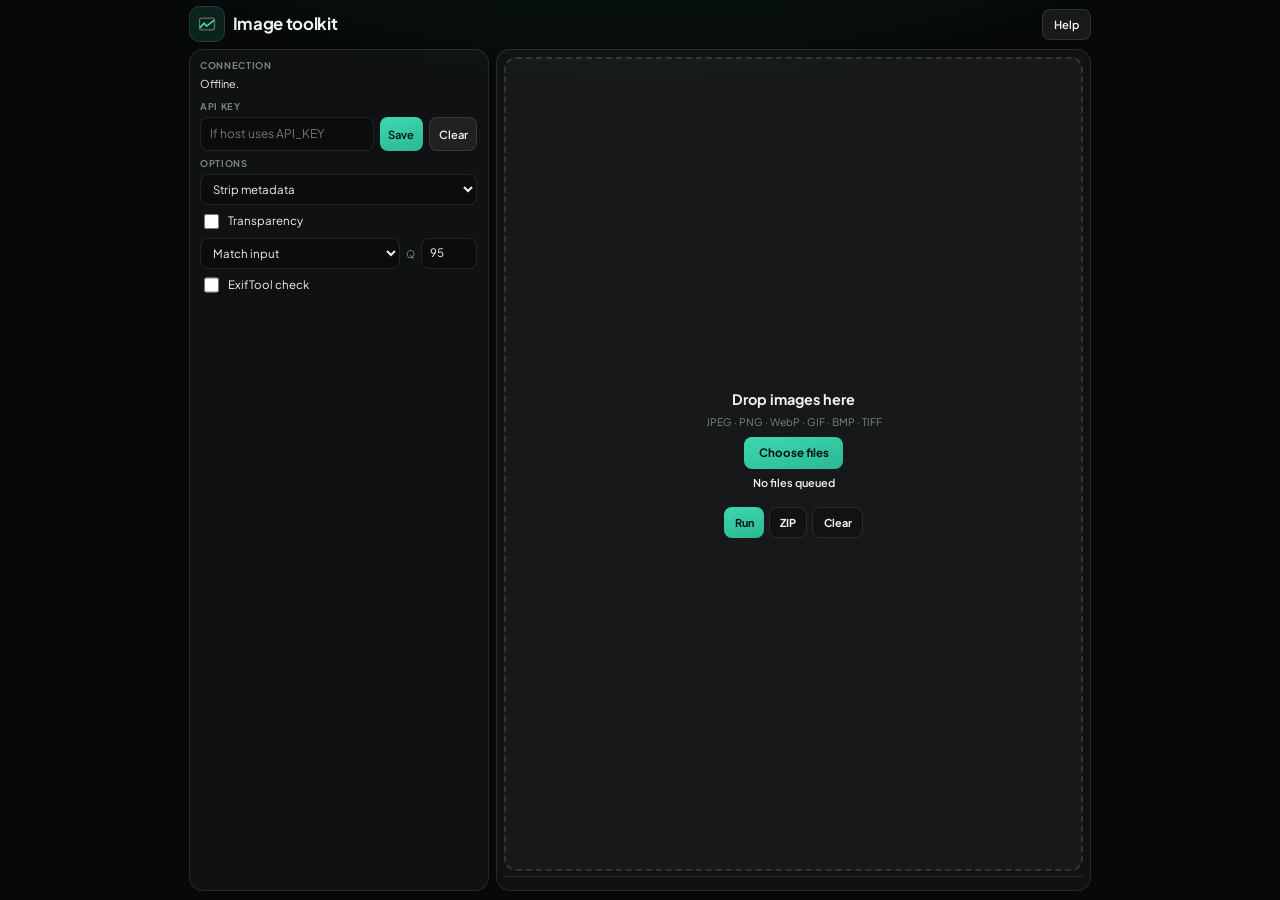
==== static/index.html @ d52b5e92 "Init" ====
<!DOCTYPE html>
<html lang="en">
<head>
  <meta charset="UTF-8" />
  <meta name="viewport" content="width=device-width, initial-scale=1, viewport-fit=cover" />
  <meta name="theme-color" content="#060809" />
  <title>Image toolkit</title>
  <link rel="preconnect" href="https://fonts.googleapis.com" />
  <link rel="preconnect" href="https://fonts.gstatic.com" crossorigin />
  <link href="https://fonts.googleapis.com/css2?family=Plus+Jakarta+Sans:wght@400;500;600;700&display=swap" rel="stylesheet" />
  <style>
    :root {
      --font: "Plus Jakarta Sans", system-ui, sans-serif;
      --bg: #060809;
      --surface: rgba(255,255,255,0.04);
      --surface2: rgba(255,255,255,0.07);
      --border: rgba(255,255,255,0.1);
      --text: #eef2f0;
      --muted: #7a8682;
      --accent: #3dd9b0;
      --accent-dim: #2bb892;
      --accent-subtle: rgba(61,217,176,0.12);
      --ok: #5ee9b5;
      --err: #fb7185;
      --warn: #fcd34d;
      --r: 14px;
      --pad: max(0.4rem, env(safe-area-inset-top)) max(0.55rem, env(safe-area-inset-right)) max(0.55rem, env(safe-area-inset-bottom)) max(0.55rem, env(safe-area-inset-left));
    }
    *, *::before, *::after { box-sizing: border-box; }
    html { height: 100%; -webkit-text-size-adjust: 100%; }
    body {
      margin: 0; height: 100%; min-height: 100dvh; max-height: 100dvh; overflow: hidden;
      font-family: var(--font); font-size: 0.8125rem; color: var(--text); line-height: 1.45;
      background: var(--bg);
      background-image: radial-gradient(ellipse 100% 60% at 50% -20%, rgba(61,217,176,0.12), transparent 50%);
    }
    .shell { height: 100%; min-height: 100dvh; max-height: 100dvh; display: flex; flex-direction: column; padding: var(--pad); max-width: 920px; margin: 0 auto; }
    .shell-head { flex: 0 0 auto; display: flex; align-items: center; justify-content: space-between; gap: 0.5rem; padding-bottom: 0.4rem; }
    .brand { display: flex; align-items: center; gap: 0.5rem; min-width: 0; }
    .brand-mark { width: 36px; height: 36px; border-radius: 10px; background: var(--accent-subtle); border: 1px solid var(--border); display: grid; place-items: center; flex-shrink: 0; }
    .brand-mark svg { width: 20px; height: 20px; }
    .brand h1 { margin: 0; font-size: 1.05rem; font-weight: 700; letter-spacing: -0.02em; }
    .btn-help { font: inherit; font-size: 0.7rem; font-weight: 600; padding: 0.4rem 0.65rem; border-radius: 8px; border: 1px solid var(--border); background: var(--surface2); color: var(--text); cursor: pointer; }
    .btn-help:hover { color: var(--accent); }
    .shell-body { flex: 1; min-height: 0; display: flex; flex-direction: column; gap: 0.45rem; }
    @media (min-width: 720px) {
      .shell-body { flex-direction: row; align-items: stretch; }
      .panel-controls { flex: 0 0 clamp(252px, 30vw, 300px); max-height: none !important; }
    }
    @media (max-width: 719px) {
      .panel-main { order: -1; flex: 1 1 auto; min-height: min(52dvh, 300px); }
      .panel-controls { max-height: min(38dvh, 280px); }
    }
    .panel { background: var(--surface); border: 1px solid var(--border); border-radius: var(--r); display: flex; flex-direction: column; min-height: 0; }
    .panel-controls { padding: 0.55rem 0.65rem; overflow: auto; -webkit-overflow-scrolling: touch; }
    .panel-main { flex: 1; padding: 0.45rem; display: flex; flex-direction: column; gap: 0.35rem; min-height: 0; }
    .lbl { font-size: 0.58rem; font-weight: 700; text-transform: uppercase; letter-spacing: 0.07em; color: var(--muted); margin: 0.35rem 0 0.25rem; }
    .lbl:first-child { margin-top: 0; }
    #serverMeta { display: flex; flex-wrap: nowrap; gap: 0.3rem; overflow-x: auto; font-size: 0.68rem; padding-bottom: 0.15rem; }
    .chip { flex: 0 0 auto; padding: 0.2rem 0.45rem; border-radius: 999px; background: var(--surface2); border: 1px solid var(--border); font-size: 0.65rem; }
    .chip b { color: var(--muted); font-size: 0.58rem; margin-right: 0.2rem; }
    .key-grid { display: grid; grid-template-columns: 1fr auto auto; gap: 0.35rem; }
    @media (max-width: 380px) { .key-grid { grid-template-columns: 1fr 1fr; } .key-grid input { grid-column: 1 / -1; } }
    .key-grid input { font: inherit; font-size: 0.75rem; padding: 0.45rem 0.55rem; border-radius: 8px; border: 1px solid var(--border); background: rgba(0,0,0,0.28); color: var(--text); min-width: 0; }
    .btn-sm { font: inherit; font-size: 0.7rem; font-weight: 600; padding: 0.45rem 0.55rem; border-radius: 8px; border: 1px solid var(--border); background: var(--surface2); color: var(--text); cursor: pointer; }
    .btn-sm.ac { background: linear-gradient(165deg, var(--accent), var(--accent-dim)); border: none; color: #041210; }
    .check { display: inline-flex; align-items: center; gap: 0.35rem; font-size: 0.72rem; cursor: pointer; user-select: none; }
    .check input { accent-color: var(--accent); width: 0.95rem; height: 0.95rem; }
    select.in, input.in[type="number"] { font: inherit; font-size: 0.72rem; padding: 0.38rem 0.5rem; border-radius: 8px; border: 1px solid var(--border); background: rgba(0,0,0,0.28); color: var(--text); }
    select.in { width: 100%; max-width: 100%; }
    input.in[type="number"] { width: 3.5rem; }
    .row { display: flex; flex-wrap: wrap; gap: 0.4rem; align-items: center; margin-top: 0.35rem; }
    .drop { flex: 1; min-height: 0; display: flex; flex-direction: column; align-items: center; justify-content: center; text-align: center; padding: 0.5rem; border-radius: calc(var(--r) - 2px); border: 2px dashed rgba(255,255,255,0.12); background: rgba(255,255,255,0.03); }
    .drop.dragover { border-color: var(--accent); background: var(--accent-subtle); }
    .drop h2 { margin: 0; font-size: 0.9rem; }
    .drop .sub { margin: 0.25rem 0 0; font-size: 0.65rem; color: var(--muted); }
    .btn-p { margin-top: 0.45rem; font: inherit; font-size: 0.72rem; font-weight: 700; padding: 0.5rem 0.9rem; border: none; border-radius: 8px; background: linear-gradient(165deg, var(--accent), var(--accent-dim)); color: #041210; cursor: pointer; }
    .queue { margin-top: 0.35rem; font-size: 0.68rem; font-weight: 600; }
    .queue span { color: var(--accent); }
    .acts { display: flex; flex-wrap: wrap; gap: 0.3rem; justify-content: center; margin-top: 0.35rem; }
    .btn-a { font: inherit; font-size: 0.68rem; font-weight: 700; padding: 0.42rem 0.65rem; border-radius: 8px; border: 1px solid var(--border); background: rgba(0,0,0,0.22); color: var(--text); cursor: pointer; }
    .btn-a.on { background: linear-gradient(165deg, var(--accent), var(--accent-dim)); border: none; color: #041210; }
    .btn-a:disabled { opacity: 0.35; cursor: not-allowed; }
    .dock { flex: 0 0 auto; border-top: 1px solid var(--border); padding-top: 0.35rem; display: flex; flex-direction: column; gap: 0.25rem; min-height: 0; }
    .status { font-size: 0.72rem; padding: 0.35rem 0.5rem; border-radius: 8px; word-break: break-word; }
    .status:empty { display: none; }
    .status.ok { color: var(--ok); background: rgba(94,233,181,0.08); }
    .status.err { color: var(--err); background: rgba(251,113,133,0.08); }
    .status.warn { color: var(--warn); background: rgba(252,211,77,0.08); }
    .stats { font-size: 0.65rem; color: var(--muted); max-height: 2.6em; overflow: hidden; display: -webkit-box; -webkit-line-clamp: 2; -webkit-box-orient: vertical; }
    .stats:empty { display: none; }
    .downloads { display: flex; flex-direction: column; gap: 0.25rem; max-height: min(120px, 20dvh); overflow-y: auto; }
    .downloads:empty { display: none; }
    a.dl { display: flex; align-items: center; gap: 0.4rem; padding: 0.38rem 0.55rem; border-radius: 8px; background: var(--surface2); border: 1px solid var(--border); color: var(--text); text-decoration: none; font-size: 0.68rem; font-weight: 600; }
    a.dl::before { content: ""; width: 6px; height: 6px; border-radius: 50%; background: var(--accent); flex-shrink: 0; }
    input[type="file"] { position: absolute; width: 1px; height: 1px; opacity: 0; pointer-events: none; }
    dialog { max-width: min(520px, 94vw); width: 100%; max-height: min(85dvh, 560px); padding: 0; border: 1px solid var(--border); border-radius: var(--r); background: #0c1014; color: var(--text); }
    dialog::backdrop { background: rgba(0,0,0,0.72); }
    .dh { display: flex; justify-content: space-between; align-items: center; padding: 0.65rem 0.85rem; border-bottom: 1px solid var(--border); font-weight: 700; font-size: 0.88rem; }
    .db { max-height: calc(min(85dvh, 560px) - 48px); overflow-y: auto; padding: 0.75rem 0.9rem; font-size: 0.78rem; color: #c4ccc8; }
    .db h3 { margin: 1rem 0 0.35rem; font-size: 0.65rem; text-transform: uppercase; letter-spacing: 0.07em; color: var(--muted); }
    .db h3:first-child { margin-top: 0; }
    .db code { font-size: 0.68rem; background: rgba(0,0,0,0.35); padding: 0.1rem 0.35rem; border-radius: 5px; }
    .db pre { font-size: 0.65rem; background: rgba(0,0,0,0.35); padding: 0.55rem; border-radius: 8px; overflow-x: auto; white-space: pre-wrap; word-break: break-word; }
    .dc { border: none; background: transparent; color: var(--muted); font-size: 1.2rem; cursor: pointer; padding: 0.2rem; }
  </style>
</head>
<body>
  <div class="shell">
    <header class="shell-head">
      <div class="brand">
        <div class="brand-mark" aria-hidden="true">
          <svg viewBox="0 0 24 24" fill="none"><path d="M4 16l4.5-5 3 3.5L20 8" stroke="#3dd9b0" stroke-width="2" stroke-linecap="round"/><rect x="3" y="5" width="18" height="14" rx="2.5" stroke="rgba(255,255,255,0.35)" stroke-width="1.5"/></svg>
        </div>
        <h1>Image toolkit</h1>
      </div>
      <button type="button" class="btn-help" id="openHelp">Help</button>
    </header>
    <div class="shell-body">
      <aside class="panel panel-controls">
        <div class="lbl">Connection</div>
        <div id="serverMeta">Checking…</div>
        <div class="lbl">API key</div>
        <div class="key-grid">
          <input type="password" id="apiKeyInput" placeholder="If host uses API_KEY" autocomplete="off" />
          <button type="button" class="btn-sm ac" id="saveKey">Save</button>
          <button type="button" class="btn-sm" id="clearKey">Clear</button>
        </div>
        <div class="lbl">Options</div>
        <select id="mode" class="in" aria-label="Mode">
          <option value="strip">Strip metadata</option>
          <option value="nobg">Remove background</option>
        </select>
        <div class="row strip-only"><label class="check"><input type="checkbox" id="preserveAlpha" /> Transparency</label></div>
        <div class="row strip-only">
          <select id="outFormat" class="in" style="flex:1;min-width:120px"><option value="match">Match input</option><option value="jpeg">JPEG</option><option value="png">PNG</option></select>
          <span style="font-size:0.65rem;color:var(--muted)">Q</span>
          <input type="number" id="quality" class="in" min="1" max="100" value="95" />
        </div>
        <div class="row nobg-only" style="display:none"><label class="check"><input type="checkbox" id="stripAfterRembg" checked /> Clean meta after cut-out</label></div>
        <div class="row"><label class="check"><input type="checkbox" id="exiftoolCheck" /> ExifTool check</label></div>
      </aside>
      <main class="panel panel-main">
        <div class="drop" id="drop" tabindex="0" role="button">
          <h2>Drop images here</h2>
          <p class="sub">JPEG · PNG · WebP · GIF · BMP · TIFF</p>
          <label class="btn-p" for="file">Choose files</label>
          <input type="file" id="file" multiple accept="image/*,.tif,.tiff" />
          <p class="queue" id="queueLabel">No files queued</p>
          <div class="acts">
            <button type="button" class="btn-a on" id="btnRun">Run</button>
            <button type="button" class="btn-a" id="btnZip">ZIP</button>
            <button type="button" class="btn-a" id="btnClearQ">Clear</button>
          </div>
        </div>
        <div class="dock">
          <div class="status" id="status"></div>
          <div class="stats" id="stats"></div>
          <div class="downloads" id="downloads"></div>
        </div>
      </main>
    </div>
    <dialog id="helpDlg">
      <div class="dh"><span>How it works</span><button type="button" class="dc" id="closeHelp">&times;</button></div>
      <div class="db">
        <h3>Features</h3>
        <p>Strip metadata (Pillow), ZIP batch + manifest, optional ExifTool, rembg cut-outs, optional <code>API_KEY</code>.</p>
        <h3>API</h3>
        <pre>POST /api/strip — field: file
POST /api/strip-zip — fields: files
POST /api/remove-bg — field: file
GET /health</pre>
      </div>
    </dialog>
  </div>
  <script>
(function(){
  var drop=document.getElementById("drop"), file=document.getElementById("file"), status=document.getElementById("status"), stats=document.getElementById("stats"), downloads=document.getElementById("downloads"), serverMeta=document.getElementById("serverMeta"), queueLabel=document.getElementById("queueLabel"), preserveAlpha=document.getElementById("preserveAlpha"), outFormat=document.getElementById("outFormat"), quality=document.getElementById("quality"), mode=document.getElementById("mode"), stripAfterRembg=document.getElementById("stripAfterRembg"), exiftoolCheck=document.getElementById("exiftoolCheck"), btnRun=document.getElementById("btnRun"), btnZip=document.getElementById("btnZip"), btnClearQ=document.getElementById("btnClearQ"), helpDlg=document.getElementById("helpDlg"), openHelp=document.getElementById("openHelp"), closeHelp=document.getElementById("closeHelp"), apiKeyInput=document.getElementById("apiKeyInput"), saveKey=document.getElementById("saveKey"), clearKey=document.getElementById("clearKey");
  var queued=[], blobUrls=[], maxUploadMb=25;
  function esc(s){return String(s).replace(/&/g,"&amp;").replace(/</g,"&lt;").replace(/>/g,"&gt;").replace(/"/g,"&quot;");}
  function authHeaders(){var k=sessionStorage.getItem("apiKey"),h={};if(k)h.Authorization="Bearer "+k;return h;}
  function fmtBytes(n){if(n==null||n===""||isNaN(+n))return"—";var v=+n;if(v<1024)return v+" B";if(v<1048576)return(v/1024).toFixed(1)+" KB";return(v/1048576).toFixed(2)+" MB";}
  function setStatus(m,c){status.textContent=m||"";status.className="status"+(c?" "+c:"");}
  function setStats(t){stats.textContent=t||"";}
  function clearDl(){blobUrls.forEach(function(u){URL.revokeObjectURL(u);});blobUrls.length=0;downloads.innerHTML="";}
  function updateQueue(){var n=queued.length;queueLabel.innerHTML=n?("<span>"+n+"</span> file"+(n===1?"":"s")+" queued"):"No files queued";}
  function syncMode(){var strip=mode.value==="strip";document.querySelectorAll(".strip-only").forEach(function(el){el.style.display=strip?"":"none";});document.querySelectorAll(".nobg-only").forEach(function(el){el.style.display=strip?"none":"";});btnZip.disabled=!strip;}
  mode.addEventListener("change",syncMode);
  function renderMeta(j){if(!j||!j.ok){serverMeta.className="";serverMeta.textContent="Server unreachable.";maxUploadMb=25;return;}maxUploadMb=+j.max_upload_mb||25;serverMeta.className="is-chips";var chips=[["Max",esc(j.max_upload_mb)+" MB"],["ZIP",esc(j.max_zip_total_mb||"?")+" MB"],["#",esc(j.max_batch_files||"?")],["Auth",j.auth_required?"On":"Off"],["AI",j.rembg?"On":"Off"],["Exif",j.exiftool?"On":"Off"],["v",esc(j.version||"?")]];serverMeta.innerHTML=chips.map(function(x){return'<span class="chip"><b>'+esc(x[0])+"</b>"+x[1]+"</span>";}).join("");}
  fetch("/health").then(function(r){return r.json();}).then(renderMeta).catch(function(){serverMeta.textContent="Offline.";maxUploadMb=25;});
  if(sessionStorage.getItem("apiKey"))apiKeyInput.value=sessionStorage.getItem("apiKey");
  saveKey.onclick=function(){sessionStorage.setItem("apiKey",apiKeyInput.value.trim());setStatus("API key saved.","ok");};
  clearKey.onclick=function(){sessionStorage.removeItem("apiKey");apiKeyInput.value="";setStatus("Cleared.","ok");};
  openHelp.onclick=function(){helpDlg.showModal();};closeHelp.onclick=function(){helpDlg.close();};helpDlg.onclick=function(e){if(e.target===helpDlg)helpDlg.close();};
  function addFiles(list){var arr=[].slice.call(list||[]).filter(function(f){return f&&f.size;});if(!arr.length)return;queued=arr;updateQueue();setStatus("Ready — Run or ZIP.","");setStats("");}
  file.onchange=function(){addFiles(file.files);file.value="";};
  ["dragenter","dragover"].forEach(function(ev){drop.addEventListener(ev,function(e){e.preventDefault();drop.classList.add("dragover");});});
  ["dragleave","drop"].forEach(function(ev){drop.addEventListener(ev,function(e){e.preventDefault();drop.classList.remove("dragover");});});
  drop.addEventListener("drop",function(e){addFiles(e.dataTransfer.files);});
  drop.addEventListener("keydown",function(e){if(e.key==="Enter"||e.key===" "){e.preventDefault();file.click();}});
  btnClearQ.onclick=function(){queued=[];updateQueue();clearDl();setStatus("Queue cleared.","");setStats("");};
  function maxB(){return maxUploadMb*1048576;}
  function runStripOne(f,i,tot){return new Promise(function(res){var lim=maxB();if(f.size>lim){setStatus("Too large: "+f.name,"err");res(false);return;}var pre=tot>1?"["+(i+1)+"/"+tot+"] ":"";setStatus(pre+"Cleaning "+f.name+"…","");setStats("");var fd=new FormData();fd.append("file",f);var q=new URLSearchParams({preserve_alpha:preserveAlpha.checked?"true":"false",output:outFormat.value,quality:String(Math.min(100,Math.max(1,+quality.value||95))),exiftool_check:exiftoolCheck.checked?"true":"false"});fetch("/api/strip?"+q,{method:"POST",headers:authHeaders(),body:fd}).then(function(r){if(r.status===401){setStatus(pre+"401 — add API key.","err");res(false);return;}if(!r.ok)return r.json().then(function(err){setStatus(pre+(err.detail||r.statusText),"err");res(false);});return r.blob().then(function(blob){var cd=r.headers.get("Content-Disposition")||"",m=/filename="?([^";]+)"?/.exec(cd),name=m?m[1]:f.name.replace(/(\.[^.]+)$/,"_clean$1"),u=URL.createObjectURL(blob);blobUrls.push(u);var a=document.createElement("a");a.href=u;a.download=name;a.className="dl";a.textContent=name;downloads.appendChild(a);var inB=r.headers.get("X-Input-Bytes"),outB=r.headers.get("X-Output-Bytes"),meta=r.headers.get("X-Metadata-Remaining"),ex=r.headers.get("X-Exiftool-Summary"),line=fmtBytes(inB)+" → "+fmtBytes(outB);if(meta==="true")line+=" · info";if(ex)line+=" · "+ex;setStats(line);setStatus(pre+"Done — "+f.name,(meta==="true"||(ex&&ex.toLowerCase().indexOf("error")>=0))?"warn":"ok");res(true);});}).catch(function(){setStatus(pre+"Network error","err");res(false);});});}
  function runNobgOne(f,i,tot){return new Promise(function(res){var lim=maxB();if(f.size>lim){setStatus("Too large: "+f.name,"err");res(false);return;}var pre=tot>1?"["+(i+1)+"/"+tot+"] ":"";setStatus(pre+"Cut-out "+f.name+"…","");setStats("");var fd=new FormData();fd.append("file",f);var q=new URLSearchParams({strip_metadata:stripAfterRembg.checked?"true":"false",exiftool_check:exiftoolCheck.checked?"true":"false"});fetch("/api/remove-bg?"+q,{method:"POST",headers:authHeaders(),body:fd}).then(function(r){if(r.status===401){setStatus(pre+"401 — add API key.","err");res(false);return;}if(r.status===501)return r.json().then(function(e){setStatus(pre+(e.detail||"No rembg"),"err");res(false);});if(!r.ok)return r.json().then(function(e){setStatus(pre+(e.detail||r.statusText),"err");res(false);});return r.blob().then(function(blob){var cd=r.headers.get("Content-Disposition")||"",m=/filename="?([^";]+)"?/.exec(cd),name=m?m[1]:f.name.replace(/(\.[^.]+)$/,"_nobg.png"),u=URL.createObjectURL(blob);blobUrls.push(u);var a=document.createElement("a");a.href=u;a.download=name;a.className="dl";a.textContent=name;downloads.appendChild(a);var ex=r.headers.get("X-Exiftool-Summary");setStats(ex||"");setStatus(pre+"Done — "+f.name,"ok");res(true);});}).catch(function(){setStatus(pre+"Network error","err");res(false);});});}
  btnRun.onclick=function(){if(!queued.length){setStatus("Queue empty.","err");return;}clearDl();setStats("");var tot=queued.length,ok=0,strip=mode.value==="strip",i=0;function next(){if(i>=tot){if(tot>1)setStatus("Batch: "+ok+"/"+tot+" OK.",ok===tot?"ok":ok?"warn":"err");return;}var f=queued[i++];(strip?runStripOne:runNobgOne)(f,i-1,tot).then(function(r){if(r)ok++;next();});}next();};
  btnZip.onclick=function(){if(!queued.length||mode.value!=="strip"){if(!queued.length)setStatus("Queue empty.","err");return;}clearDl();setStats("");setStatus("Building ZIP…","");var fd=new FormData();queued.forEach(function(f){fd.append("files",f);});var q=new URLSearchParams({preserve_alpha:preserveAlpha.checked?"true":"false",output:outFormat.value,quality:String(Math.min(100,Math.max(1,+quality.value||95))),exiftool_check:exiftoolCheck.checked?"true":"false"});fetch("/api/strip-zip?"+q,{method:"POST",headers:authHeaders(),body:fd}).then(function(r){if(r.status===401){setStatus("401 — add API key.","err");return;}if(!r.ok)return r.json().then(function(e){setStatus(e.detail||r.statusText,"err");});return r.blob().then(function(blob){var u=URL.createObjectURL(blob);blobUrls.push(u);var a=document.createElement("a");a.href=u;a.download="stripped_images.zip";a.className="dl";a.textContent="stripped_images.zip";downloads.appendChild(a);setStats("Includes manifest.json");setStatus("ZIP ready.","ok");});}).catch(function(){setStatus("ZIP failed.","err");});};
  syncMode();
})();
  </script>
</body>
</html>
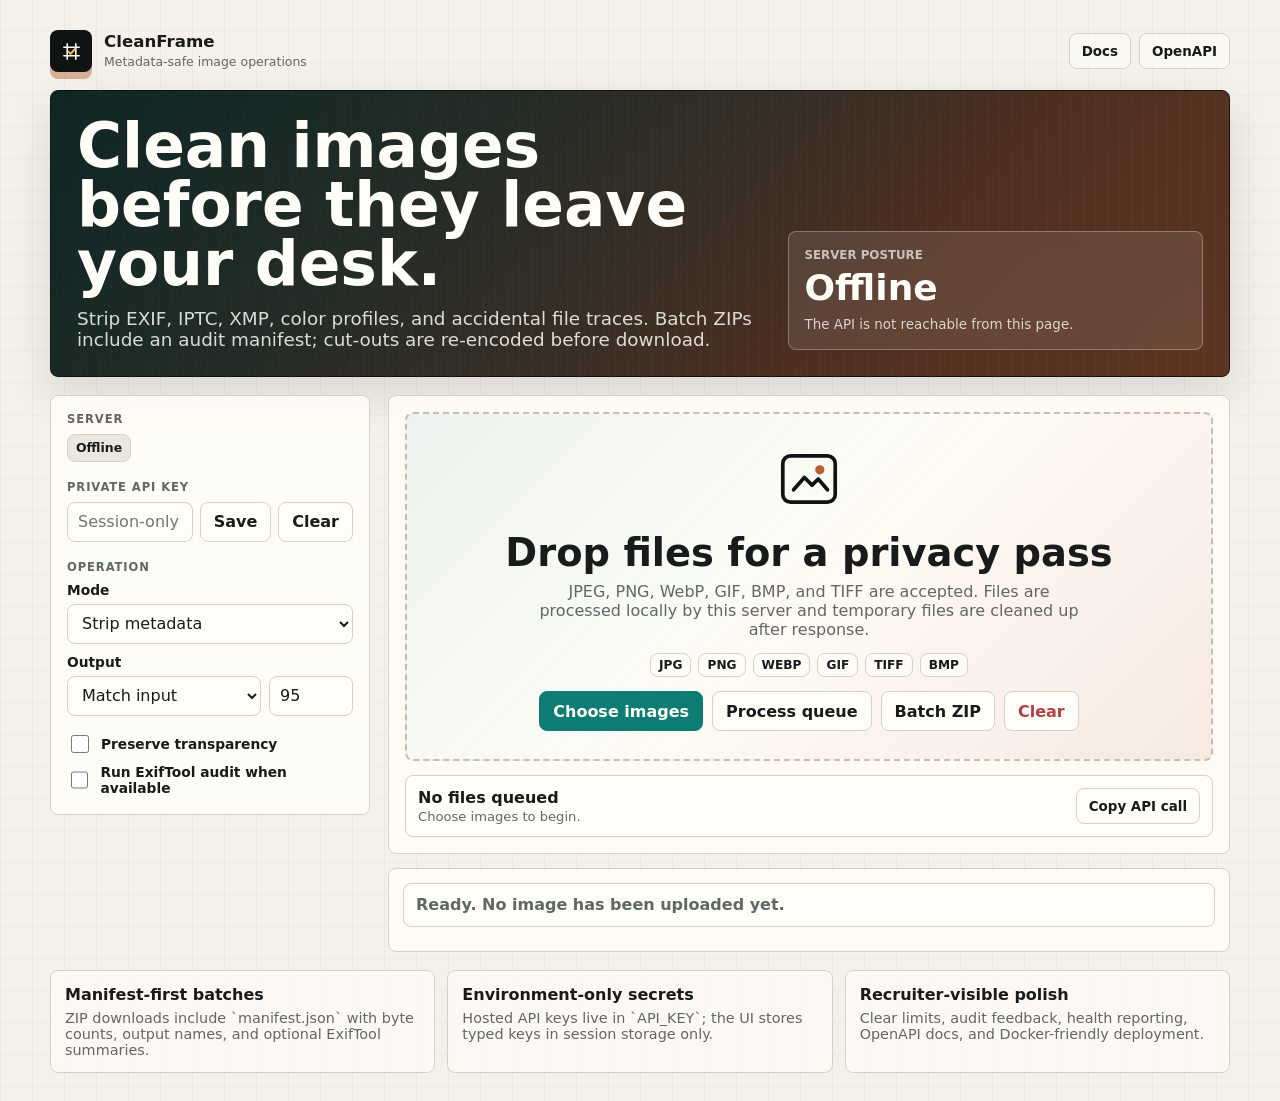
==== commit 6d82d5fc: "Clean Frame v2.1.0" ====
--- a/static/index.html
+++ b/static/index.html
@@ -1,211 +1,128 @@
-<!DOCTYPE html>
+﻿<!doctype html>
 <html lang="en">
 <head>
-  <meta charset="UTF-8" />
-  <meta name="viewport" content="width=device-width, initial-scale=1, viewport-fit=cover" />
-  <meta name="theme-color" content="#060809" />
-  <title>Image toolkit</title>
-  <link rel="preconnect" href="https://fonts.googleapis.com" />
-  <link rel="preconnect" href="https://fonts.gstatic.com" crossorigin />
-  <link href="https://fonts.googleapis.com/css2?family=Plus+Jakarta+Sans:wght@400;500;600;700&display=swap" rel="stylesheet" />
-  <style>
-    :root {
-      --font: "Plus Jakarta Sans", system-ui, sans-serif;
-      --bg: #060809;
-      --surface: rgba(255,255,255,0.04);
-      --surface2: rgba(255,255,255,0.07);
-      --border: rgba(255,255,255,0.1);
-      --text: #eef2f0;
-      --muted: #7a8682;
-      --accent: #3dd9b0;
-      --accent-dim: #2bb892;
-      --accent-subtle: rgba(61,217,176,0.12);
-      --ok: #5ee9b5;
-      --err: #fb7185;
-      --warn: #fcd34d;
-      --r: 14px;
-      --pad: max(0.4rem, env(safe-area-inset-top)) max(0.55rem, env(safe-area-inset-right)) max(0.55rem, env(safe-area-inset-bottom)) max(0.55rem, env(safe-area-inset-left));
-    }
-    *, *::before, *::after { box-sizing: border-box; }
-    html { height: 100%; -webkit-text-size-adjust: 100%; }
-    body {
-      margin: 0; height: 100%; min-height: 100dvh; max-height: 100dvh; overflow: hidden;
-      font-family: var(--font); font-size: 0.8125rem; color: var(--text); line-height: 1.45;
-      background: var(--bg);
-      background-image: radial-gradient(ellipse 100% 60% at 50% -20%, rgba(61,217,176,0.12), transparent 50%);
-    }
-    .shell { height: 100%; min-height: 100dvh; max-height: 100dvh; display: flex; flex-direction: column; padding: var(--pad); max-width: 920px; margin: 0 auto; }
-    .shell-head { flex: 0 0 auto; display: flex; align-items: center; justify-content: space-between; gap: 0.5rem; padding-bottom: 0.4rem; }
-    .brand { display: flex; align-items: center; gap: 0.5rem; min-width: 0; }
-    .brand-mark { width: 36px; height: 36px; border-radius: 10px; background: var(--accent-subtle); border: 1px solid var(--border); display: grid; place-items: center; flex-shrink: 0; }
-    .brand-mark svg { width: 20px; height: 20px; }
-    .brand h1 { margin: 0; font-size: 1.05rem; font-weight: 700; letter-spacing: -0.02em; }
-    .btn-help { font: inherit; font-size: 0.7rem; font-weight: 600; padding: 0.4rem 0.65rem; border-radius: 8px; border: 1px solid var(--border); background: var(--surface2); color: var(--text); cursor: pointer; }
-    .btn-help:hover { color: var(--accent); }
-    .shell-body { flex: 1; min-height: 0; display: flex; flex-direction: column; gap: 0.45rem; }
-    @media (min-width: 720px) {
-      .shell-body { flex-direction: row; align-items: stretch; }
-      .panel-controls { flex: 0 0 clamp(252px, 30vw, 300px); max-height: none !important; }
-    }
-    @media (max-width: 719px) {
-      .panel-main { order: -1; flex: 1 1 auto; min-height: min(52dvh, 300px); }
-      .panel-controls { max-height: min(38dvh, 280px); }
-    }
-    .panel { background: var(--surface); border: 1px solid var(--border); border-radius: var(--r); display: flex; flex-direction: column; min-height: 0; }
-    .panel-controls { padding: 0.55rem 0.65rem; overflow: auto; -webkit-overflow-scrolling: touch; }
-    .panel-main { flex: 1; padding: 0.45rem; display: flex; flex-direction: column; gap: 0.35rem; min-height: 0; }
-    .lbl { font-size: 0.58rem; font-weight: 700; text-transform: uppercase; letter-spacing: 0.07em; color: var(--muted); margin: 0.35rem 0 0.25rem; }
-    .lbl:first-child { margin-top: 0; }
-    #serverMeta { display: flex; flex-wrap: nowrap; gap: 0.3rem; overflow-x: auto; font-size: 0.68rem; padding-bottom: 0.15rem; }
-    .chip { flex: 0 0 auto; padding: 0.2rem 0.45rem; border-radius: 999px; background: var(--surface2); border: 1px solid var(--border); font-size: 0.65rem; }
-    .chip b { color: var(--muted); font-size: 0.58rem; margin-right: 0.2rem; }
-    .key-grid { display: grid; grid-template-columns: 1fr auto auto; gap: 0.35rem; }
-    @media (max-width: 380px) { .key-grid { grid-template-columns: 1fr 1fr; } .key-grid input { grid-column: 1 / -1; } }
-    .key-grid input { font: inherit; font-size: 0.75rem; padding: 0.45rem 0.55rem; border-radius: 8px; border: 1px solid var(--border); background: rgba(0,0,0,0.28); color: var(--text); min-width: 0; }
-    .btn-sm { font: inherit; font-size: 0.7rem; font-weight: 600; padding: 0.45rem 0.55rem; border-radius: 8px; border: 1px solid var(--border); background: var(--surface2); color: var(--text); cursor: pointer; }
-    .btn-sm.ac { background: linear-gradient(165deg, var(--accent), var(--accent-dim)); border: none; color: #041210; }
-    .check { display: inline-flex; align-items: center; gap: 0.35rem; font-size: 0.72rem; cursor: pointer; user-select: none; }
-    .check input { accent-color: var(--accent); width: 0.95rem; height: 0.95rem; }
-    select.in, input.in[type="number"] { font: inherit; font-size: 0.72rem; padding: 0.38rem 0.5rem; border-radius: 8px; border: 1px solid var(--border); background: rgba(0,0,0,0.28); color: var(--text); }
-    select.in { width: 100%; max-width: 100%; }
-    input.in[type="number"] { width: 3.5rem; }
-    .row { display: flex; flex-wrap: wrap; gap: 0.4rem; align-items: center; margin-top: 0.35rem; }
-    .drop { flex: 1; min-height: 0; display: flex; flex-direction: column; align-items: center; justify-content: center; text-align: center; padding: 0.5rem; border-radius: calc(var(--r) - 2px); border: 2px dashed rgba(255,255,255,0.12); background: rgba(255,255,255,0.03); }
-    .drop.dragover { border-color: var(--accent); background: var(--accent-subtle); }
-    .drop h2 { margin: 0; font-size: 0.9rem; }
-    .drop .sub { margin: 0.25rem 0 0; font-size: 0.65rem; color: var(--muted); }
-    .btn-p { margin-top: 0.45rem; font: inherit; font-size: 0.72rem; font-weight: 700; padding: 0.5rem 0.9rem; border: none; border-radius: 8px; background: linear-gradient(165deg, var(--accent), var(--accent-dim)); color: #041210; cursor: pointer; }
-    .queue { margin-top: 0.35rem; font-size: 0.68rem; font-weight: 600; }
-    .queue span { color: var(--accent); }
-    .acts { display: flex; flex-wrap: wrap; gap: 0.3rem; justify-content: center; margin-top: 0.35rem; }
-    .btn-a { font: inherit; font-size: 0.68rem; font-weight: 700; padding: 0.42rem 0.65rem; border-radius: 8px; border: 1px solid var(--border); background: rgba(0,0,0,0.22); color: var(--text); cursor: pointer; }
-    .btn-a.on { background: linear-gradient(165deg, var(--accent), var(--accent-dim)); border: none; color: #041210; }
-    .btn-a:disabled { opacity: 0.35; cursor: not-allowed; }
-    .dock { flex: 0 0 auto; border-top: 1px solid var(--border); padding-top: 0.35rem; display: flex; flex-direction: column; gap: 0.25rem; min-height: 0; }
-    .status { font-size: 0.72rem; padding: 0.35rem 0.5rem; border-radius: 8px; word-break: break-word; }
-    .status:empty { display: none; }
-    .status.ok { color: var(--ok); background: rgba(94,233,181,0.08); }
-    .status.err { color: var(--err); background: rgba(251,113,133,0.08); }
-    .status.warn { color: var(--warn); background: rgba(252,211,77,0.08); }
-    .stats { font-size: 0.65rem; color: var(--muted); max-height: 2.6em; overflow: hidden; display: -webkit-box; -webkit-line-clamp: 2; -webkit-box-orient: vertical; }
-    .stats:empty { display: none; }
-    .downloads { display: flex; flex-direction: column; gap: 0.25rem; max-height: min(120px, 20dvh); overflow-y: auto; }
-    .downloads:empty { display: none; }
-    a.dl { display: flex; align-items: center; gap: 0.4rem; padding: 0.38rem 0.55rem; border-radius: 8px; background: var(--surface2); border: 1px solid var(--border); color: var(--text); text-decoration: none; font-size: 0.68rem; font-weight: 600; }
-    a.dl::before { content: ""; width: 6px; height: 6px; border-radius: 50%; background: var(--accent); flex-shrink: 0; }
-    input[type="file"] { position: absolute; width: 1px; height: 1px; opacity: 0; pointer-events: none; }
-    dialog { max-width: min(520px, 94vw); width: 100%; max-height: min(85dvh, 560px); padding: 0; border: 1px solid var(--border); border-radius: var(--r); background: #0c1014; color: var(--text); }
-    dialog::backdrop { background: rgba(0,0,0,0.72); }
-    .dh { display: flex; justify-content: space-between; align-items: center; padding: 0.65rem 0.85rem; border-bottom: 1px solid var(--border); font-weight: 700; font-size: 0.88rem; }
-    .db { max-height: calc(min(85dvh, 560px) - 48px); overflow-y: auto; padding: 0.75rem 0.9rem; font-size: 0.78rem; color: #c4ccc8; }
-    .db h3 { margin: 1rem 0 0.35rem; font-size: 0.65rem; text-transform: uppercase; letter-spacing: 0.07em; color: var(--muted); }
-    .db h3:first-child { margin-top: 0; }
-    .db code { font-size: 0.68rem; background: rgba(0,0,0,0.35); padding: 0.1rem 0.35rem; border-radius: 5px; }
-    .db pre { font-size: 0.65rem; background: rgba(0,0,0,0.35); padding: 0.55rem; border-radius: 8px; overflow-x: auto; white-space: pre-wrap; word-break: break-word; }
-    .dc { border: none; background: transparent; color: var(--muted); font-size: 1.2rem; cursor: pointer; padding: 0.2rem; }
-  </style>
+  <meta charset="utf-8" />
+  <meta name="viewport" content="width=device-width, initial-scale=1" />
+  <meta name="theme-color" content="#101314" />
+  <title>CleanFrame | Image privacy workbench</title>
+  <link rel="stylesheet" href="/static/css/app.css" />
+  <script src="/static/js/app.js" defer></script>
 </head>
 <body>
   <div class="shell">
-    <header class="shell-head">
+    <header class="topbar">
       <div class="brand">
-        <div class="brand-mark" aria-hidden="true">
-          <svg viewBox="0 0 24 24" fill="none"><path d="M4 16l4.5-5 3 3.5L20 8" stroke="#3dd9b0" stroke-width="2" stroke-linecap="round"/><rect x="3" y="5" width="18" height="14" rx="2.5" stroke="rgba(255,255,255,0.35)" stroke-width="1.5"/></svg>
+        <div class="mark" aria-hidden="true">
+          <svg width="23" height="23" viewBox="0 0 24 24" fill="none">
+            <path d="M4 7.5h16M7.5 4v16M16.5 4v16M4 16.5h16" stroke="currentColor" stroke-width="1.6" stroke-linecap="round"/>
+            <path d="M9 12.3l2.1 2.2L15.8 9" stroke="#f0c64f" stroke-width="2" stroke-linecap="round" stroke-linejoin="round"/>
+          </svg>
         </div>
-        <h1>Image toolkit</h1>
+        <div>
+          <strong>CleanFrame</strong>
+          <span>Metadata-safe image operations</span>
+        </div>
       </div>
-      <button type="button" class="btn-help" id="openHelp">Help</button>
+      <nav class="nav" aria-label="Primary">
+        <a href="/docs">Docs</a>
+        <a href="/api/docs">OpenAPI</a>
+      </nav>
     </header>
-    <div class="shell-body">
-      <aside class="panel panel-controls">
-        <div class="lbl">Connection</div>
-        <div id="serverMeta">Checking…</div>
-        <div class="lbl">API key</div>
-        <div class="key-grid">
-          <input type="password" id="apiKeyInput" placeholder="If host uses API_KEY" autocomplete="off" />
-          <button type="button" class="btn-sm ac" id="saveKey">Save</button>
-          <button type="button" class="btn-sm" id="clearKey">Clear</button>
+
+    <section class="hero">
+      <div>
+        <h1>Clean images before they leave your desk.</h1>
+        <p>Strip EXIF, IPTC, XMP, color profiles, and accidental file traces. Batch ZIPs include an audit manifest; cut-outs are re-encoded before download.</p>
+      </div>
+      <div class="hero-meter" aria-live="polite">
+        <b>Server posture</b>
+        <div class="reading" id="heroReading">Checking</div>
+        <span id="heroSub">Loading privacy controls and limits.</span>
+      </div>
+    </section>
+
+    <main class="workspace">
+      <aside class="rail" aria-label="Processing controls">
+        <div class="section-title">Server</div>
+        <div class="chips" id="serverMeta"><span class="chip">Checking...</span></div>
+
+        <div class="section-title">Private API key</div>
+        <div class="key-row">
+          <input type="password" id="apiKeyInput" placeholder="Session-only key" autocomplete="off" />
+          <button class="icon-btn" id="saveKey" type="button" title="Save key for this browser session">Save</button>
+          <button class="icon-btn" id="clearKey" type="button" title="Clear saved key">Clear</button>
         </div>
-        <div class="lbl">Options</div>
-        <select id="mode" class="in" aria-label="Mode">
-          <option value="strip">Strip metadata</option>
-          <option value="nobg">Remove background</option>
-        </select>
-        <div class="row strip-only"><label class="check"><input type="checkbox" id="preserveAlpha" /> Transparency</label></div>
-        <div class="row strip-only">
-          <select id="outFormat" class="in" style="flex:1;min-width:120px"><option value="match">Match input</option><option value="jpeg">JPEG</option><option value="png">PNG</option></select>
-          <span style="font-size:0.65rem;color:var(--muted)">Q</span>
-          <input type="number" id="quality" class="in" min="1" max="100" value="95" />
+
+        <div class="section-title">Operation</div>
+        <div class="field">
+          <label for="mode">Mode</label>
+          <select id="mode">
+            <option value="strip">Strip metadata</option>
+            <option value="nobg">Remove background and clean</option>
+          </select>
         </div>
-        <div class="row nobg-only" style="display:none"><label class="check"><input type="checkbox" id="stripAfterRembg" checked /> Clean meta after cut-out</label></div>
-        <div class="row"><label class="check"><input type="checkbox" id="exiftoolCheck" /> ExifTool check</label></div>
-      </aside>
-      <main class="panel panel-main">
-        <div class="drop" id="drop" tabindex="0" role="button">
-          <h2>Drop images here</h2>
-          <p class="sub">JPEG · PNG · WebP · GIF · BMP · TIFF</p>
-          <label class="btn-p" for="file">Choose files</label>
-          <input type="file" id="file" multiple accept="image/*,.tif,.tiff" />
-          <p class="queue" id="queueLabel">No files queued</p>
-          <div class="acts">
-            <button type="button" class="btn-a on" id="btnRun">Run</button>
-            <button type="button" class="btn-a" id="btnZip">ZIP</button>
-            <button type="button" class="btn-a" id="btnClearQ">Clear</button>
+        <div class="field strip-only">
+          <label for="outFormat">Output</label>
+          <div class="inline">
+            <select id="outFormat">
+              <option value="match">Match input</option>
+              <option value="jpeg">Force JPEG</option>
+              <option value="png">Force PNG</option>
+            </select>
+            <input type="number" id="quality" min="1" max="100" value="95" aria-label="Quality" />
           </div>
         </div>
-        <div class="dock">
-          <div class="status" id="status"></div>
-          <div class="stats" id="stats"></div>
-          <div class="downloads" id="downloads"></div>
+        <label class="toggle strip-only"><input type="checkbox" id="preserveAlpha" /> Preserve transparency</label>
+        <label class="toggle nobg-only" hidden><input type="checkbox" id="stripAfterRembg" checked /> Re-encode cut-out</label>
+        <label class="toggle"><input type="checkbox" id="exiftoolCheck" /> Run ExifTool audit when available</label>
+      </aside>
+
+      <section>
+        <div class="stage">
+          <div class="drop" id="drop" tabindex="0" role="button" aria-label="Choose image files">
+            <div>
+              <svg viewBox="0 0 48 48" fill="none" aria-hidden="true">
+                <rect x="7" y="9" width="34" height="30" rx="5" stroke="currentColor" stroke-width="2.4"/>
+                <path d="M14 31l7-8 5 5 4-4 6 7" stroke="currentColor" stroke-width="2.4" stroke-linecap="round" stroke-linejoin="round"/>
+                <circle cx="31" cy="18" r="3" fill="#b95d33"/>
+              </svg>
+              <h2>Drop files for a privacy pass</h2>
+              <p>JPEG, PNG, WebP, GIF, BMP, and TIFF are accepted. Files are processed locally by this server and temporary files are cleaned up after response.</p>
+              <div class="formats" aria-label="Supported formats">
+                <span class="format">JPG</span><span class="format">PNG</span><span class="format">WEBP</span><span class="format">GIF</span><span class="format">TIFF</span><span class="format">BMP</span>
+              </div>
+              <div class="actions">
+                <label class="primary" for="file">Choose images</label>
+                <button class="secondary" id="btnRun" type="button">Process queue</button>
+                <button class="secondary" id="btnZip" type="button">Batch ZIP</button>
+                <button class="danger" id="btnClearQ" type="button">Clear</button>
+              </div>
+              <input type="file" id="file" multiple accept="image/*,.tif,.tiff" />
+            </div>
+          </div>
+          <div class="queue-strip">
+            <div>
+              <div class="queue-label" id="queueLabel">No files queued</div>
+              <div class="micro" id="queueMicro">Choose images to begin.</div>
+            </div>
+            <button class="ghost-btn" id="copyCurl" type="button">Copy API call</button>
+          </div>
+          <div class="download-grid" id="downloads"></div>
         </div>
-      </main>
-    </div>
-    <dialog id="helpDlg">
-      <div class="dh"><span>How it works</span><button type="button" class="dc" id="closeHelp">&times;</button></div>
-      <div class="db">
-        <h3>Features</h3>
-        <p>Strip metadata (Pillow), ZIP batch + manifest, optional ExifTool, rembg cut-outs, optional <code>API_KEY</code>.</p>
-        <h3>API</h3>
-        <pre>POST /api/strip — field: file
-POST /api/strip-zip — fields: files
-POST /api/remove-bg — field: file
-GET /health</pre>
-      </div>
-    </dialog>
-  </div>
-  <script>
-(function(){
-  var drop=document.getElementById("drop"), file=document.getElementById("file"), status=document.getElementById("status"), stats=document.getElementById("stats"), downloads=document.getElementById("downloads"), serverMeta=document.getElementById("serverMeta"), queueLabel=document.getElementById("queueLabel"), preserveAlpha=document.getElementById("preserveAlpha"), outFormat=document.getElementById("outFormat"), quality=document.getElementById("quality"), mode=document.getElementById("mode"), stripAfterRembg=document.getElementById("stripAfterRembg"), exiftoolCheck=document.getElementById("exiftoolCheck"), btnRun=document.getElementById("btnRun"), btnZip=document.getElementById("btnZip"), btnClearQ=document.getElementById("btnClearQ"), helpDlg=document.getElementById("helpDlg"), openHelp=document.getElementById("openHelp"), closeHelp=document.getElementById("closeHelp"), apiKeyInput=document.getElementById("apiKeyInput"), saveKey=document.getElementById("saveKey"), clearKey=document.getElementById("clearKey");
-  var queued=[], blobUrls=[], maxUploadMb=25;
-  function esc(s){return String(s).replace(/&/g,"&amp;").replace(/</g,"&lt;").replace(/>/g,"&gt;").replace(/"/g,"&quot;");}
-  function authHeaders(){var k=sessionStorage.getItem("apiKey"),h={};if(k)h.Authorization="Bearer "+k;return h;}
-  function fmtBytes(n){if(n==null||n===""||isNaN(+n))return"—";var v=+n;if(v<1024)return v+" B";if(v<1048576)return(v/1024).toFixed(1)+" KB";return(v/1048576).toFixed(2)+" MB";}
-  function setStatus(m,c){status.textContent=m||"";status.className="status"+(c?" "+c:"");}
-  function setStats(t){stats.textContent=t||"";}
-  function clearDl(){blobUrls.forEach(function(u){URL.revokeObjectURL(u);});blobUrls.length=0;downloads.innerHTML="";}
-  function updateQueue(){var n=queued.length;queueLabel.innerHTML=n?("<span>"+n+"</span> file"+(n===1?"":"s")+" queued"):"No files queued";}
-  function syncMode(){var strip=mode.value==="strip";document.querySelectorAll(".strip-only").forEach(function(el){el.style.display=strip?"":"none";});document.querySelectorAll(".nobg-only").forEach(function(el){el.style.display=strip?"none":"";});btnZip.disabled=!strip;}
-  mode.addEventListener("change",syncMode);
-  function renderMeta(j){if(!j||!j.ok){serverMeta.className="";serverMeta.textContent="Server unreachable.";maxUploadMb=25;return;}maxUploadMb=+j.max_upload_mb||25;serverMeta.className="is-chips";var chips=[["Max",esc(j.max_upload_mb)+" MB"],["ZIP",esc(j.max_zip_total_mb||"?")+" MB"],["#",esc(j.max_batch_files||"?")],["Auth",j.auth_required?"On":"Off"],["AI",j.rembg?"On":"Off"],["Exif",j.exiftool?"On":"Off"],["v",esc(j.version||"?")]];serverMeta.innerHTML=chips.map(function(x){return'<span class="chip"><b>'+esc(x[0])+"</b>"+x[1]+"</span>";}).join("");}
-  fetch("/health").then(function(r){return r.json();}).then(renderMeta).catch(function(){serverMeta.textContent="Offline.";maxUploadMb=25;});
-  if(sessionStorage.getItem("apiKey"))apiKeyInput.value=sessionStorage.getItem("apiKey");
-  saveKey.onclick=function(){sessionStorage.setItem("apiKey",apiKeyInput.value.trim());setStatus("API key saved.","ok");};
-  clearKey.onclick=function(){sessionStorage.removeItem("apiKey");apiKeyInput.value="";setStatus("Cleared.","ok");};
-  openHelp.onclick=function(){helpDlg.showModal();};closeHelp.onclick=function(){helpDlg.close();};helpDlg.onclick=function(e){if(e.target===helpDlg)helpDlg.close();};
-  function addFiles(list){var arr=[].slice.call(list||[]).filter(function(f){return f&&f.size;});if(!arr.length)return;queued=arr;updateQueue();setStatus("Ready — Run or ZIP.","");setStats("");}
-  file.onchange=function(){addFiles(file.files);file.value="";};
-  ["dragenter","dragover"].forEach(function(ev){drop.addEventListener(ev,function(e){e.preventDefault();drop.classList.add("dragover");});});
-  ["dragleave","drop"].forEach(function(ev){drop.addEventListener(ev,function(e){e.preventDefault();drop.classList.remove("dragover");});});
-  drop.addEventListener("drop",function(e){addFiles(e.dataTransfer.files);});
-  drop.addEventListener("keydown",function(e){if(e.key==="Enter"||e.key===" "){e.preventDefault();file.click();}});
-  btnClearQ.onclick=function(){queued=[];updateQueue();clearDl();setStatus("Queue cleared.","");setStats("");};
-  function maxB(){return maxUploadMb*1048576;}
-  function runStripOne(f,i,tot){return new Promise(function(res){var lim=maxB();if(f.size>lim){setStatus("Too large: "+f.name,"err");res(false);return;}var pre=tot>1?"["+(i+1)+"/"+tot+"] ":"";setStatus(pre+"Cleaning "+f.name+"…","");setStats("");var fd=new FormData();fd.append("file",f);var q=new URLSearchParams({preserve_alpha:preserveAlpha.checked?"true":"false",output:outFormat.value,quality:String(Math.min(100,Math.max(1,+quality.value||95))),exiftool_check:exiftoolCheck.checked?"true":"false"});fetch("/api/strip?"+q,{method:"POST",headers:authHeaders(),body:fd}).then(function(r){if(r.status===401){setStatus(pre+"401 — add API key.","err");res(false);return;}if(!r.ok)return r.json().then(function(err){setStatus(pre+(err.detail||r.statusText),"err");res(false);});return r.blob().then(function(blob){var cd=r.headers.get("Content-Disposition")||"",m=/filename="?([^";]+)"?/.exec(cd),name=m?m[1]:f.name.replace(/(\.[^.]+)$/,"_clean$1"),u=URL.createObjectURL(blob);blobUrls.push(u);var a=document.createElement("a");a.href=u;a.download=name;a.className="dl";a.textContent=name;downloads.appendChild(a);var inB=r.headers.get("X-Input-Bytes"),outB=r.headers.get("X-Output-Bytes"),meta=r.headers.get("X-Metadata-Remaining"),ex=r.headers.get("X-Exiftool-Summary"),line=fmtBytes(inB)+" → "+fmtBytes(outB);if(meta==="true")line+=" · info";if(ex)line+=" · "+ex;setStats(line);setStatus(pre+"Done — "+f.name,(meta==="true"||(ex&&ex.toLowerCase().indexOf("error")>=0))?"warn":"ok");res(true);});}).catch(function(){setStatus(pre+"Network error","err");res(false);});});}
-  function runNobgOne(f,i,tot){return new Promise(function(res){var lim=maxB();if(f.size>lim){setStatus("Too large: "+f.name,"err");res(false);return;}var pre=tot>1?"["+(i+1)+"/"+tot+"] ":"";setStatus(pre+"Cut-out "+f.name+"…","");setStats("");var fd=new FormData();fd.append("file",f);var q=new URLSearchParams({strip_metadata:stripAfterRembg.checked?"true":"false",exiftool_check:exiftoolCheck.checked?"true":"false"});fetch("/api/remove-bg?"+q,{method:"POST",headers:authHeaders(),body:fd}).then(function(r){if(r.status===401){setStatus(pre+"401 — add API key.","err");res(false);return;}if(r.status===501)return r.json().then(function(e){setStatus(pre+(e.detail||"No rembg"),"err");res(false);});if(!r.ok)return r.json().then(function(e){setStatus(pre+(e.detail||r.statusText),"err");res(false);});return r.blob().then(function(blob){var cd=r.headers.get("Content-Disposition")||"",m=/filename="?([^";]+)"?/.exec(cd),name=m?m[1]:f.name.replace(/(\.[^.]+)$/,"_nobg.png"),u=URL.createObjectURL(blob);blobUrls.push(u);var a=document.createElement("a");a.href=u;a.download=name;a.className="dl";a.textContent=name;downloads.appendChild(a);var ex=r.headers.get("X-Exiftool-Summary");setStats(ex||"");setStatus(pre+"Done — "+f.name,"ok");res(true);});}).catch(function(){setStatus(pre+"Network error","err");res(false);});});}
-  btnRun.onclick=function(){if(!queued.length){setStatus("Queue empty.","err");return;}clearDl();setStats("");var tot=queued.length,ok=0,strip=mode.value==="strip",i=0;function next(){if(i>=tot){if(tot>1)setStatus("Batch: "+ok+"/"+tot+" OK.",ok===tot?"ok":ok?"warn":"err");return;}var f=queued[i++];(strip?runStripOne:runNobgOne)(f,i-1,tot).then(function(r){if(r)ok++;next();});}next();};
-  btnZip.onclick=function(){if(!queued.length||mode.value!=="strip"){if(!queued.length)setStatus("Queue empty.","err");return;}clearDl();setStats("");setStatus("Building ZIP…","");var fd=new FormData();queued.forEach(function(f){fd.append("files",f);});var q=new URLSearchParams({preserve_alpha:preserveAlpha.checked?"true":"false",output:outFormat.value,quality:String(Math.min(100,Math.max(1,+quality.value||95))),exiftool_check:exiftoolCheck.checked?"true":"false"});fetch("/api/strip-zip?"+q,{method:"POST",headers:authHeaders(),body:fd}).then(function(r){if(r.status===401){setStatus("401 — add API key.","err");return;}if(!r.ok)return r.json().then(function(e){setStatus(e.detail||r.statusText,"err");});return r.blob().then(function(blob){var u=URL.createObjectURL(blob);blobUrls.push(u);var a=document.createElement("a");a.href=u;a.download="stripped_images.zip";a.className="dl";a.textContent="stripped_images.zip";downloads.appendChild(a);setStats("Includes manifest.json");setStatus("ZIP ready.","ok");});}).catch(function(){setStatus("ZIP failed.","err");});};
-  syncMode();
-})();
-  </script>
-</body>
+
+        <div class="audit">
+          <div class="status" id="status">Ready. No image has been uploaded yet.</div>
+          <ul class="audit-log" id="auditLog" aria-label="Audit log"></ul>
+        </div>
+      </section>
+    </main>
+
+    <section class="capabilities">
+      <div class="capability"><b>Manifest-first batches</b><p>ZIP downloads include `manifest.json` with byte counts, output names, and optional ExifTool summaries.</p></div>
+      <div class="capability"><b>Environment-only secrets</b><p>Hosted API keys live in `API_KEY`; the UI stores typed keys in session storage only.</p></div>
+      <div class="capability"><b>Recruiter-visible polish</b><p>Clear limits, audit feedback, health reporting, OpenAPI docs, and Docker-friendly deployment.</p></div>
+    </section>
+  </div></body>
 </html>
+
+
--- a/static/css/app.css
+++ b/static/css/app.css
@@ -0,0 +1,291 @@
+﻿:root {
+      --bg: #f4f1ea;
+      --ink: #171b1c;
+      --muted: #5f6867;
+      --line: #d7d1c5;
+      --panel: #fffdf8;
+      --panel-2: #ece7dc;
+      --charcoal: #101314;
+      --teal: #0d7c73;
+      --teal-2: #0a635d;
+      --rust: #b95d33;
+      --yellow: #f0c64f;
+      --green: #2f8b57;
+      --red: #b13f46;
+      --shadow: 0 18px 45px rgba(20, 22, 20, 0.11);
+      color-scheme: light;
+      font-family: Inter, ui-sans-serif, system-ui, -apple-system, BlinkMacSystemFont, "Segoe UI", sans-serif;
+    }
+    * { box-sizing: border-box; }
+    [hidden] { display: none !important; }
+    html { min-height: 100%; }
+    body {
+      margin: 0;
+      min-height: 100vh;
+      background:
+        linear-gradient(90deg, rgba(16,19,20,0.035) 1px, transparent 1px) 0 0 / 32px 32px,
+        linear-gradient(0deg, rgba(16,19,20,0.025) 1px, transparent 1px) 0 0 / 32px 32px,
+        var(--bg);
+      color: var(--ink);
+      letter-spacing: 0;
+    }
+    a { color: inherit; }
+    button, input, select { font: inherit; }
+    .shell { width: min(1180px, calc(100% - 32px)); margin: 0 auto; padding: 20px 0 28px; }
+    .topbar {
+      display: flex;
+      align-items: center;
+      justify-content: space-between;
+      gap: 16px;
+      padding: 10px 0 18px;
+    }
+    .brand { display: flex; align-items: center; gap: 12px; min-width: 0; }
+    .mark {
+      width: 42px;
+      height: 42px;
+      border-radius: 8px;
+      background: var(--charcoal);
+      color: #fffdf8;
+      display: grid;
+      place-items: center;
+      box-shadow: 0 7px 0 rgba(185,93,51,0.45);
+      flex: 0 0 auto;
+    }
+    .brand strong { display: block; font-size: 1.04rem; line-height: 1.1; }
+    .brand span { display: block; color: var(--muted); font-size: 0.78rem; margin-top: 2px; }
+    .nav { display: flex; gap: 8px; flex-wrap: wrap; justify-content: flex-end; }
+    .nav a, .ghost-btn {
+      min-height: 36px;
+      display: inline-flex;
+      align-items: center;
+      justify-content: center;
+      gap: 8px;
+      border: 1px solid var(--line);
+      border-radius: 8px;
+      background: rgba(255,253,248,0.62);
+      color: var(--ink);
+      text-decoration: none;
+      padding: 0 12px;
+      font-weight: 700;
+      font-size: 0.84rem;
+      cursor: pointer;
+    }
+    .nav a:hover, .ghost-btn:hover { border-color: var(--charcoal); }
+    .hero {
+      min-height: clamp(190px, 27vh, 290px);
+      display: grid;
+      grid-template-columns: minmax(0, 1.25fr) minmax(260px, 0.75fr);
+      gap: 18px;
+      align-items: end;
+      padding: 26px;
+      border: 1px solid var(--charcoal);
+      border-radius: 8px;
+      background:
+        linear-gradient(135deg, rgba(16,19,20,0.82), rgba(16,19,20,0.54)),
+        repeating-linear-gradient(90deg, rgba(255,255,255,0.08) 0 1px, transparent 1px 12px),
+        linear-gradient(135deg, #0d7c73, #b95d33 72%);
+      color: #fffdf8;
+      box-shadow: var(--shadow);
+    }
+    .hero h1 { margin: 0; font-size: clamp(2rem, 4.8vw, 4.7rem); line-height: 0.96; max-width: 780px; }
+    .hero p { margin: 14px 0 0; max-width: 680px; color: rgba(255,253,248,0.84); font-size: clamp(0.98rem, 1.5vw, 1.15rem); }
+    .hero-meter {
+      border: 1px solid rgba(255,253,248,0.28);
+      border-radius: 8px;
+      padding: 16px;
+      background: rgba(255,253,248,0.1);
+      backdrop-filter: blur(10px);
+    }
+    .hero-meter b { display: block; font-size: 0.74rem; text-transform: uppercase; color: rgba(255,253,248,0.68); }
+    .hero-meter .reading { font-size: 2.25rem; font-weight: 900; line-height: 1; margin: 8px 0; }
+    .hero-meter span { color: rgba(255,253,248,0.78); font-size: 0.84rem; }
+    .workspace { display: grid; grid-template-columns: 320px minmax(0, 1fr); gap: 18px; margin-top: 18px; align-items: start; }
+    .rail, .stage, .audit {
+      border: 1px solid var(--line);
+      border-radius: 8px;
+      background: rgba(255,253,248,0.88);
+      box-shadow: 0 1px 0 rgba(255,255,255,0.8) inset;
+    }
+    .rail { padding: 16px; position: sticky; top: 16px; }
+    .section-title {
+      margin: 18px 0 8px;
+      font-size: 0.72rem;
+      color: var(--muted);
+      letter-spacing: 0.08em;
+      text-transform: uppercase;
+      font-weight: 900;
+    }
+    .section-title:first-child { margin-top: 0; }
+    .chips { display: flex; flex-wrap: wrap; gap: 7px; }
+    .chip {
+      min-height: 28px;
+      border: 1px solid var(--line);
+      border-radius: 8px;
+      background: var(--panel-2);
+      display: inline-flex;
+      align-items: center;
+      gap: 6px;
+      padding: 0 8px;
+      font-size: 0.78rem;
+      font-weight: 700;
+      color: var(--ink);
+    }
+    .chip b { color: var(--muted); font-size: 0.68rem; }
+    .field { display: grid; gap: 6px; margin-bottom: 10px; }
+    .field label, .toggle { font-size: 0.86rem; color: var(--ink); font-weight: 750; }
+    select, input[type="password"], input[type="number"] {
+      width: 100%;
+      min-height: 40px;
+      border: 1px solid var(--line);
+      border-radius: 8px;
+      background: #fffdf8;
+      color: var(--ink);
+      padding: 0 10px;
+      outline: none;
+    }
+    select:focus, input:focus { border-color: var(--teal); box-shadow: 0 0 0 3px rgba(13,124,115,0.16); }
+    .inline { display: grid; grid-template-columns: 1fr 84px; gap: 8px; }
+    .toggle {
+      min-height: 36px;
+      display: flex;
+      align-items: center;
+      gap: 9px;
+      cursor: pointer;
+      user-select: none;
+    }
+    .toggle input { width: 18px; height: 18px; accent-color: var(--teal); }
+    .key-row { display: grid; grid-template-columns: 1fr auto auto; gap: 7px; }
+    .key-row input { min-width: 0; }
+    .icon-btn, .primary, .secondary, .danger {
+      border: 1px solid var(--line);
+      border-radius: 8px;
+      min-height: 40px;
+      padding: 0 13px;
+      cursor: pointer;
+      font-weight: 850;
+      display: inline-flex;
+      align-items: center;
+      justify-content: center;
+      gap: 8px;
+      color: var(--ink);
+      background: #fffdf8;
+    }
+    .primary { background: var(--teal); border-color: var(--teal); color: #fffdf8; }
+    .primary:hover { background: var(--teal-2); }
+    .secondary:hover, .icon-btn:hover { border-color: var(--charcoal); }
+    .danger { color: var(--red); }
+    .stage { padding: 16px; }
+    .drop {
+      min-height: 315px;
+      border: 2px dashed #c7beb0;
+      border-radius: 8px;
+      background:
+        linear-gradient(135deg, rgba(13,124,115,0.08), transparent 52%),
+        linear-gradient(315deg, rgba(185,93,51,0.12), transparent 58%),
+        var(--panel);
+      display: grid;
+      place-items: center;
+      text-align: center;
+      padding: 28px;
+      transition: border-color 0.16s ease, background 0.16s ease;
+    }
+    .drop.dragover { border-color: var(--teal); background: rgba(13,124,115,0.09); }
+    .drop svg { width: 74px; height: 74px; margin-bottom: 14px; color: var(--charcoal); }
+    .drop h2 { margin: 0; font-size: clamp(1.55rem, 3vw, 2.6rem); line-height: 1; }
+    .drop p { margin: 10px auto 0; color: var(--muted); max-width: 540px; }
+    .formats { display: flex; flex-wrap: wrap; gap: 7px; justify-content: center; margin-top: 14px; }
+    .format { border: 1px solid var(--line); border-radius: 8px; background: rgba(255,253,248,0.82); padding: 4px 8px; font-size: 0.76rem; font-weight: 800; }
+    input[type="file"] { position: absolute; width: 1px; height: 1px; opacity: 0; pointer-events: none; }
+    .actions { display: flex; gap: 9px; flex-wrap: wrap; margin-top: 14px; justify-content: center; }
+    .queue-strip {
+      display: grid;
+      grid-template-columns: minmax(0, 1fr) auto;
+      gap: 12px;
+      align-items: center;
+      margin-top: 14px;
+      padding: 12px;
+      border-radius: 8px;
+      border: 1px solid var(--line);
+      background: var(--panel);
+    }
+    .queue-label { font-weight: 900; }
+    .queue-label span { color: var(--teal); }
+    .micro { color: var(--muted); font-size: 0.82rem; margin-top: 2px; }
+    .download-grid { display: grid; gap: 9px; margin-top: 14px; }
+    .download-grid:empty { display: none; }
+    .download {
+      display: grid;
+      grid-template-columns: 34px minmax(0, 1fr) auto;
+      align-items: center;
+      gap: 10px;
+      min-height: 52px;
+      padding: 8px 10px;
+      border: 1px solid var(--line);
+      border-radius: 8px;
+      background: #fffdf8;
+      text-decoration: none;
+    }
+    .download .dot { width: 30px; height: 30px; border-radius: 8px; background: var(--yellow); display: grid; place-items: center; font-weight: 900; }
+    .download strong { display: block; white-space: nowrap; overflow: hidden; text-overflow: ellipsis; }
+    .download small { color: var(--muted); }
+    .audit { padding: 14px; margin-top: 14px; }
+    .status {
+      min-height: 44px;
+      border-radius: 8px;
+      border: 1px solid var(--line);
+      background: #fffdf8;
+      padding: 11px 12px;
+      color: var(--muted);
+      font-weight: 750;
+      overflow-wrap: anywhere;
+    }
+    .status.ok { color: var(--green); border-color: rgba(47,139,87,0.32); background: rgba(47,139,87,0.08); }
+    .status.warn { color: #7b5a00; border-color: rgba(240,198,79,0.55); background: rgba(240,198,79,0.16); }
+    .status.err { color: var(--red); border-color: rgba(177,63,70,0.34); background: rgba(177,63,70,0.08); }
+    .audit-log {
+      margin: 10px 0 0;
+      padding: 0;
+      list-style: none;
+      display: grid;
+      gap: 7px;
+      max-height: 170px;
+      overflow: auto;
+    }
+    .audit-log li {
+      display: grid;
+      grid-template-columns: 74px minmax(0, 1fr);
+      gap: 8px;
+      color: var(--muted);
+      font-size: 0.84rem;
+      border-bottom: 1px solid rgba(215,209,197,0.65);
+      padding-bottom: 7px;
+    }
+    .audit-log time { color: var(--teal); font-weight: 900; }
+    .capabilities {
+      display: grid;
+      grid-template-columns: repeat(3, 1fr);
+      gap: 12px;
+      margin-top: 18px;
+    }
+    .capability {
+      border: 1px solid var(--line);
+      border-radius: 8px;
+      background: rgba(255,253,248,0.76);
+      padding: 14px;
+    }
+    .capability b { display: block; font-size: 1rem; }
+    .capability p { margin: 6px 0 0; color: var(--muted); font-size: 0.9rem; }
+    @media (max-width: 900px) {
+      .hero, .workspace, .capabilities { grid-template-columns: 1fr; }
+      .rail { position: static; }
+    }
+    @media (max-width: 560px) {
+      .shell { width: min(100% - 20px, 1180px); padding-top: 10px; }
+      .topbar { align-items: flex-start; }
+      .brand span { display: none; }
+      .hero { padding: 18px; }
+      .key-row, .queue-strip { grid-template-columns: 1fr; }
+      .download { grid-template-columns: 30px minmax(0, 1fr); }
+      .download .secondary { grid-column: 1 / -1; }
+    }
+
